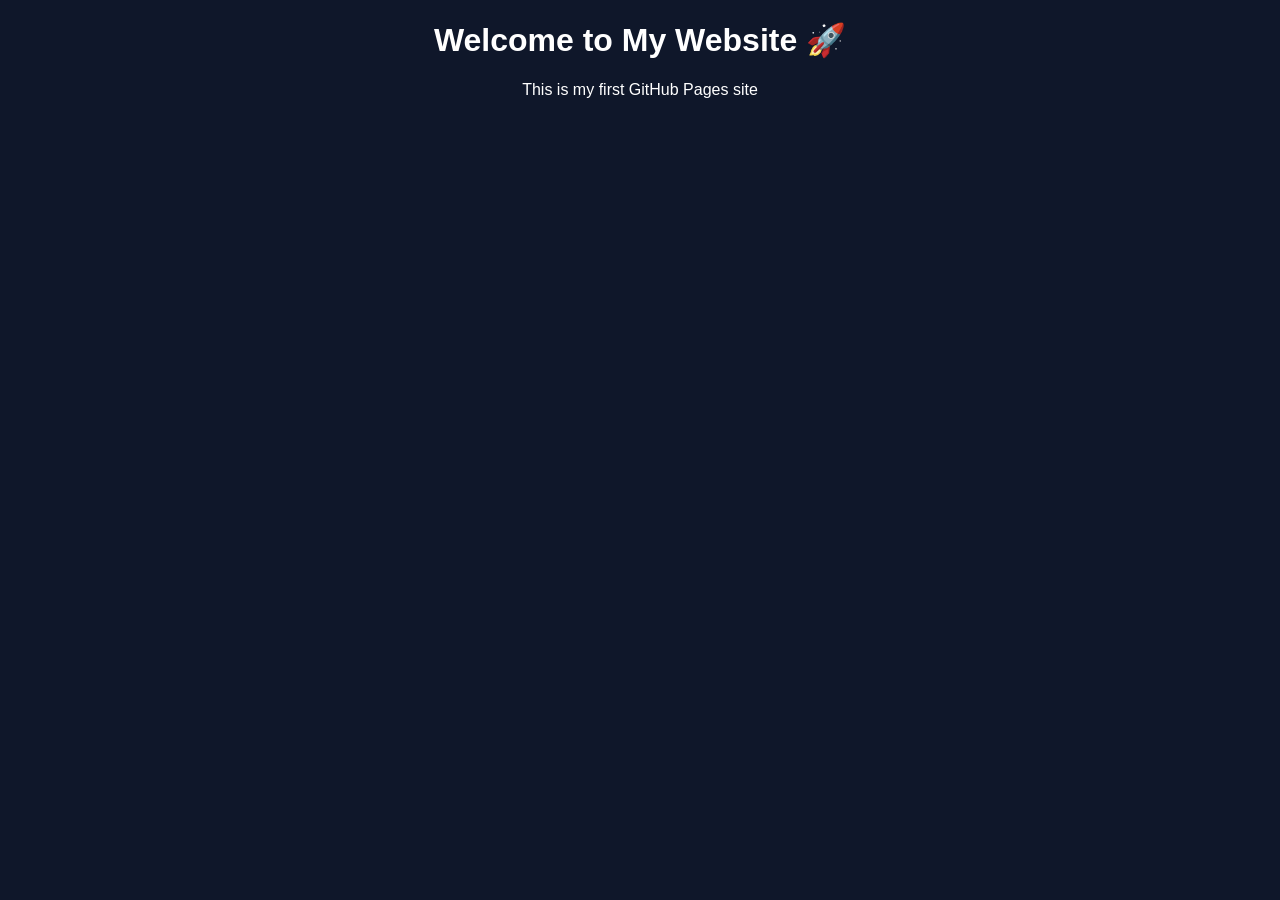
==== index.html @ 9c7a88dd "Create index.html" ====
<!DOCTYPE html>
<html>
<head>
  <title>BK Website</title>
</head>
<body style="font-family:Arial; text-align:center; background:#0f172a; color:white;">

  <h1>Welcome to My Website 🚀</h1>
  <p>This is my first GitHub Pages site</p>

</body>
</html>
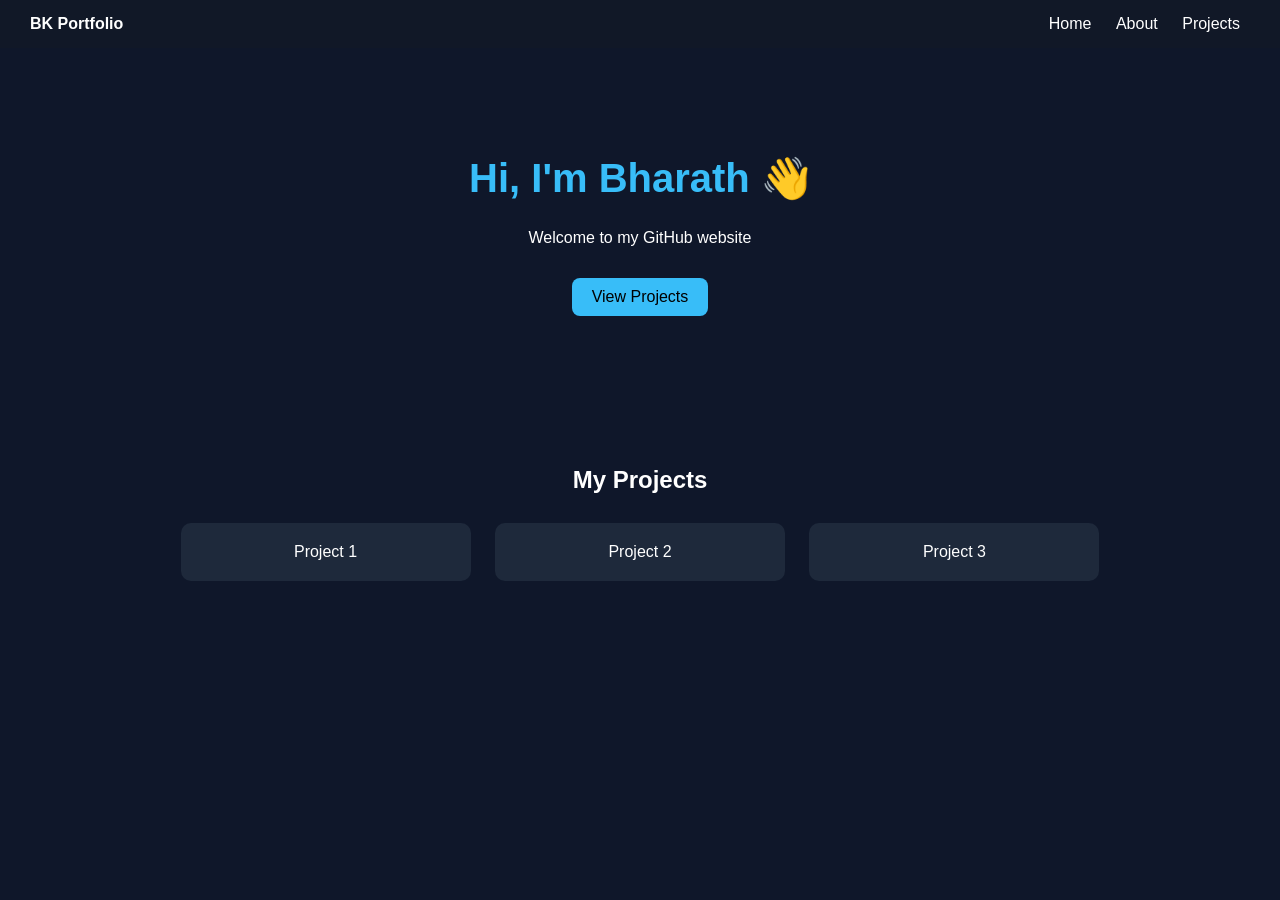
==== commit c595f039: "Update index.html" ====
--- a/index.html
+++ b/index.html
@@ -1,12 +1,90 @@
 <!DOCTYPE html>
 <html>
 <head>
-  <title>BK Website</title>
+  <title>BK Portfolio</title>
+  <meta name="viewport" content="width=device-width, initial-scale=1">
+
+  <style>
+    body {
+      margin: 0;
+      font-family: Arial;
+      background: #0f172a;
+      color: white;
+    }
+
+    nav {
+      display: flex;
+      justify-content: space-between;
+      padding: 15px 30px;
+      background: #111827;
+    }
+
+    nav a {
+      color: white;
+      margin: 0 10px;
+      text-decoration: none;
+    }
+
+    .hero {
+      text-align: center;
+      padding: 80px 20px;
+    }
+
+    .hero h1 {
+      color: #38bdf8;
+      font-size: 40px;
+    }
+
+    .btn {
+      padding: 10px 20px;
+      background: #38bdf8;
+      color: black;
+      border: none;
+      border-radius: 8px;
+      margin-top: 15px;
+      display: inline-block;
+    }
+
+    .section {
+      padding: 50px 20px;
+      text-align: center;
+    }
+
+    .card {
+      background: #1e293b;
+      padding: 20px;
+      margin: 10px;
+      border-radius: 10px;
+      display: inline-block;
+      width: 250px;
+    }
+  </style>
 </head>
-<body style="font-family:Arial; text-align:center; background:#0f172a; color:white;">
 
-  <h1>Welcome to My Website 🚀</h1>
-  <p>This is my first GitHub Pages site</p>
+<body>
+
+<nav>
+  <div><b>BK Portfolio</b></div>
+  <div>
+    <a href="#">Home</a>
+    <a href="#">About</a>
+    <a href="#">Projects</a>
+  </div>
+</nav>
+
+<div class="hero">
+  <h1>Hi, I'm Bharath 👋</h1>
+  <p>Welcome to my GitHub website</p>
+  <div class="btn">View Projects</div>
+</div>
+
+<div class="section">
+  <h2>My Projects</h2>
+
+  <div class="card">Project 1</div>
+  <div class="card">Project 2</div>
+  <div class="card">Project 3</div>
+</div>
 
 </body>
 </html>
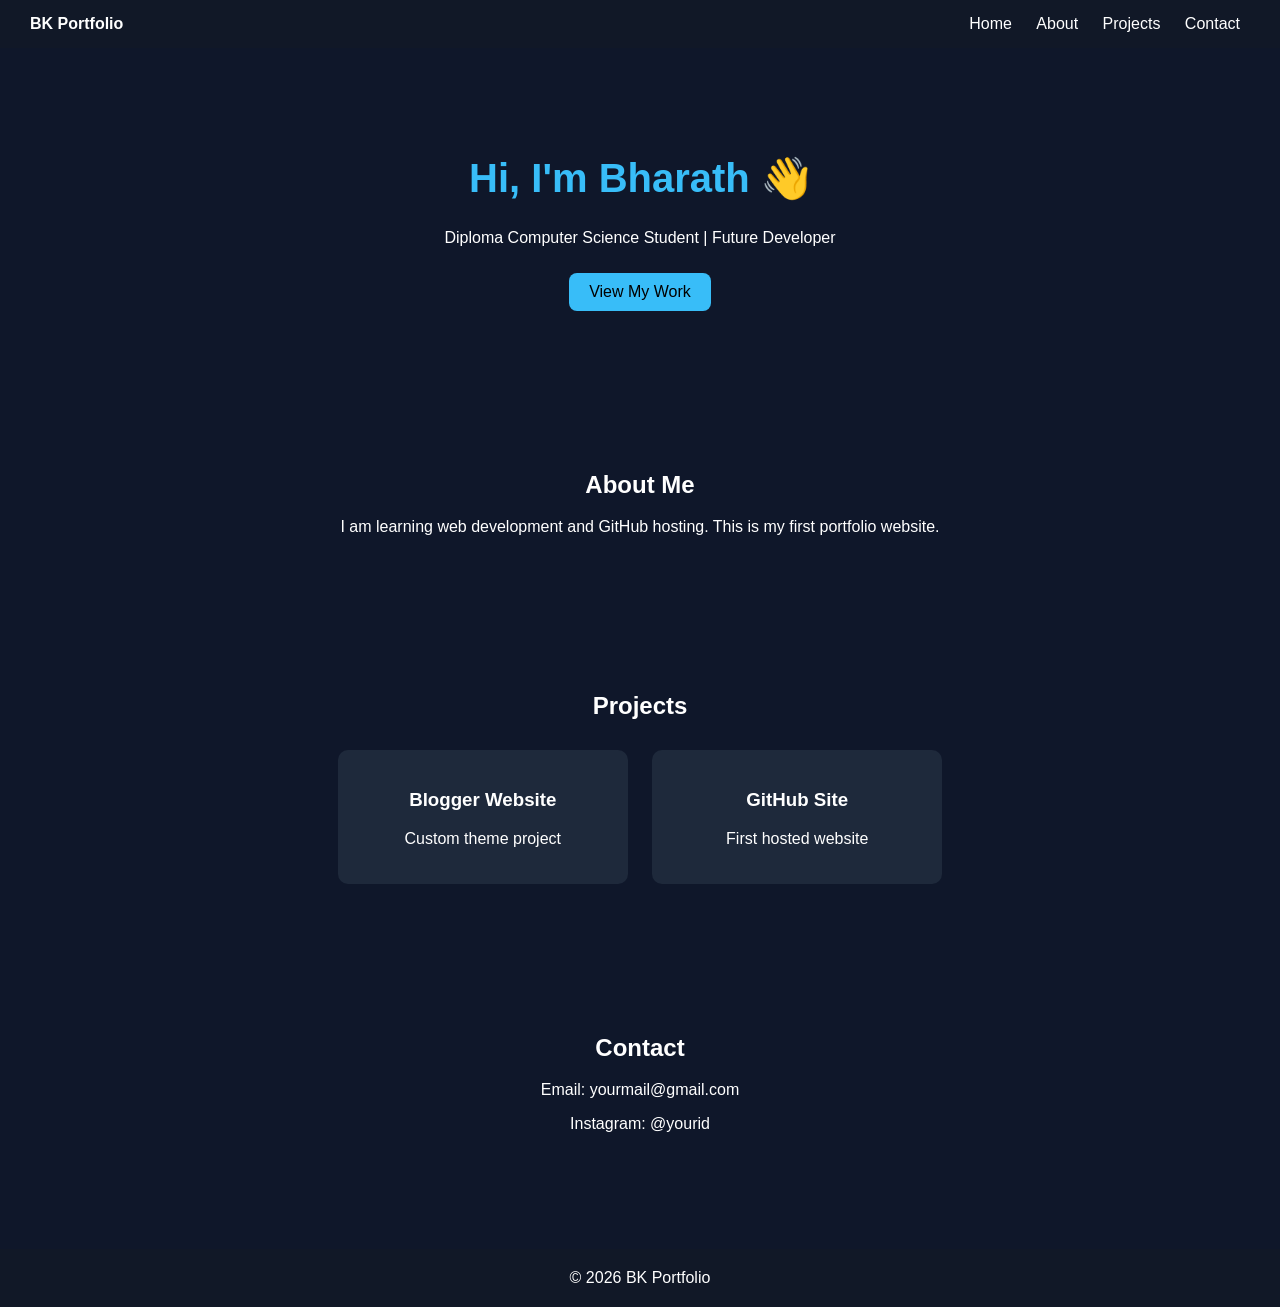
==== commit 0a6fd514: "Update index.html" ====
--- a/index.html
+++ b/index.html
@@ -17,6 +17,8 @@
       justify-content: space-between;
       padding: 15px 30px;
       background: #111827;
+      position: sticky;
+      top: 0;
     }
 
     nav a {
@@ -39,14 +41,13 @@
       padding: 10px 20px;
       background: #38bdf8;
       color: black;
-      border: none;
       border-radius: 8px;
-      margin-top: 15px;
       display: inline-block;
+      margin-top: 10px;
     }
 
     .section {
-      padding: 50px 20px;
+      padding: 60px 20px;
       text-align: center;
     }
 
@@ -58,6 +59,13 @@
       display: inline-block;
       width: 250px;
     }
+
+    footer {
+      text-align: center;
+      padding: 20px;
+      background: #111827;
+      margin-top: 40px;
+    }
   </style>
 </head>
 
@@ -66,25 +74,47 @@
 <nav>
   <div><b>BK Portfolio</b></div>
   <div>
-    <a href="#">Home</a>
-    <a href="#">About</a>
-    <a href="#">Projects</a>
+    <a href="#home">Home</a>
+    <a href="#about">About</a>
+    <a href="#projects">Projects</a>
+    <a href="#contact">Contact</a>
   </div>
 </nav>
 
-<div class="hero">
+<div class="hero" id="home">
   <h1>Hi, I'm Bharath 👋</h1>
-  <p>Welcome to my GitHub website</p>
-  <div class="btn">View Projects</div>
+  <p>Diploma Computer Science Student | Future Developer</p>
+  <div class="btn">View My Work</div>
 </div>
 
-<div class="section">
-  <h2>My Projects</h2>
+<div class="section" id="about">
+  <h2>About Me</h2>
+  <p>I am learning web development and GitHub hosting. This is my first portfolio website.</p>
+</div>
 
-  <div class="card">Project 1</div>
-  <div class="card">Project 2</div>
-  <div class="card">Project 3</div>
+<div class="section" id="projects">
+  <h2>Projects</h2>
+
+  <div class="card">
+    <h3>Blogger Website</h3>
+    <p>Custom theme project</p>
+  </div>
+
+  <div class="card">
+    <h3>GitHub Site</h3>
+    <p>First hosted website</p>
+  </div>
 </div>
+
+<div class="section" id="contact">
+  <h2>Contact</h2>
+  <p>Email: yourmail@gmail.com</p>
+  <p>Instagram: @yourid</p>
+</div>
+
+<footer>
+  © 2026 BK Portfolio
+</footer>
 
 </body>
 </html>
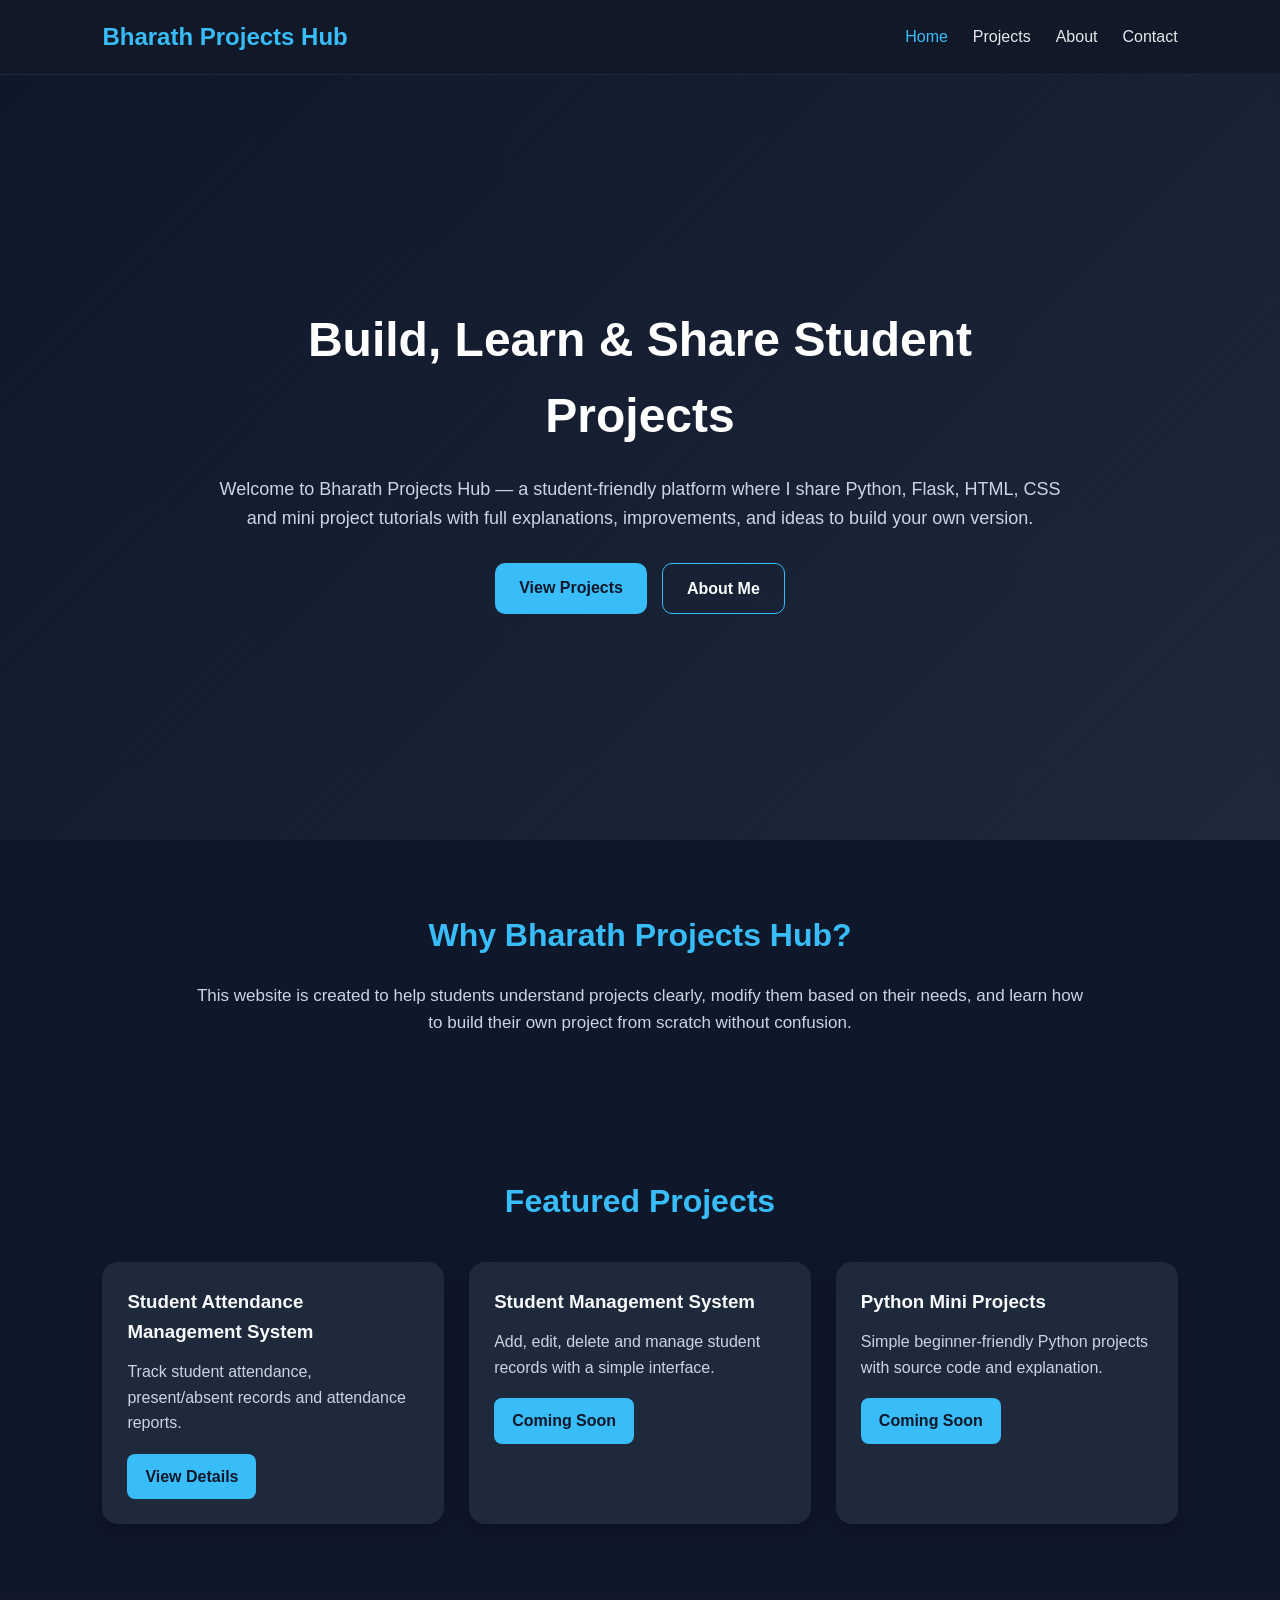
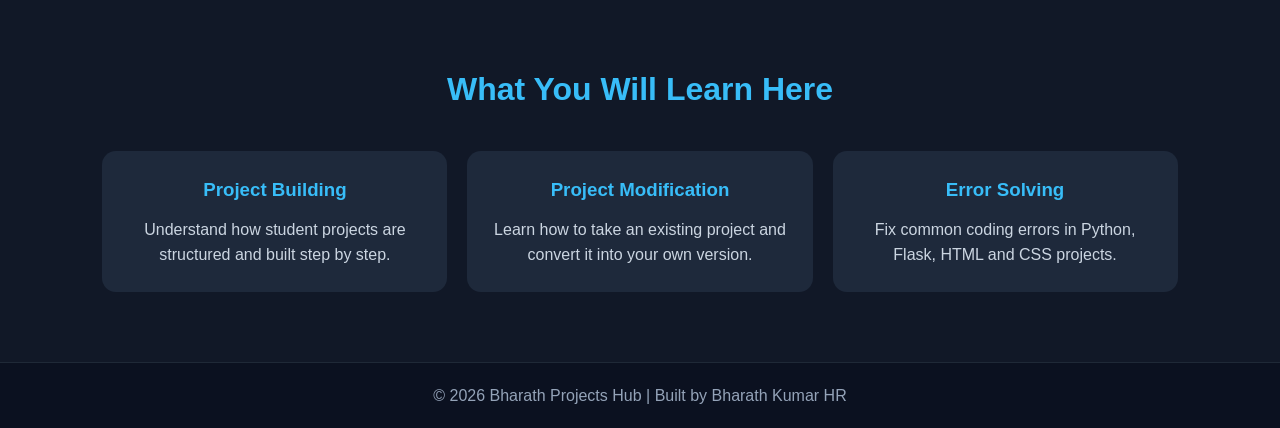
==== commit 3990fa95: "Add files via upload" ====
--- a/index.html
+++ b/index.html
@@ -1,120 +1,99 @@
-<!DOCTYPE html>
-<html>
-<head>
-  <title>BK Portfolio</title>
-  <meta name="viewport" content="width=device-width, initial-scale=1">
-
-  <style>
-    body {
-      margin: 0;
-      font-family: Arial;
-      background: #0f172a;
-      color: white;
-    }
-
-    nav {
-      display: flex;
-      justify-content: space-between;
-      padding: 15px 30px;
-      background: #111827;
-      position: sticky;
-      top: 0;
-    }
-
-    nav a {
-      color: white;
-      margin: 0 10px;
-      text-decoration: none;
-    }
-
-    .hero {
-      text-align: center;
-      padding: 80px 20px;
-    }
-
-    .hero h1 {
-      color: #38bdf8;
-      font-size: 40px;
-    }
-
-    .btn {
-      padding: 10px 20px;
-      background: #38bdf8;
-      color: black;
-      border-radius: 8px;
-      display: inline-block;
-      margin-top: 10px;
-    }
-
-    .section {
-      padding: 60px 20px;
-      text-align: center;
-    }
-
-    .card {
-      background: #1e293b;
-      padding: 20px;
-      margin: 10px;
-      border-radius: 10px;
-      display: inline-block;
-      width: 250px;
-    }
-
-    footer {
-      text-align: center;
-      padding: 20px;
-      background: #111827;
-      margin-top: 40px;
-    }
-  </style>
-</head>
-
-<body>
-
-<nav>
-  <div><b>BK Portfolio</b></div>
-  <div>
-    <a href="#home">Home</a>
-    <a href="#about">About</a>
-    <a href="#projects">Projects</a>
-    <a href="#contact">Contact</a>
-  </div>
-</nav>
-
-<div class="hero" id="home">
-  <h1>Hi, I'm Bharath 👋</h1>
-  <p>Diploma Computer Science Student | Future Developer</p>
-  <div class="btn">View My Work</div>
-</div>
-
-<div class="section" id="about">
-  <h2>About Me</h2>
-  <p>I am learning web development and GitHub hosting. This is my first portfolio website.</p>
-</div>
-
-<div class="section" id="projects">
-  <h2>Projects</h2>
-
-  <div class="card">
-    <h3>Blogger Website</h3>
-    <p>Custom theme project</p>
-  </div>
-
-  <div class="card">
-    <h3>GitHub Site</h3>
-    <p>First hosted website</p>
-  </div>
-</div>
-
-<div class="section" id="contact">
-  <h2>Contact</h2>
-  <p>Email: yourmail@gmail.com</p>
-  <p>Instagram: @yourid</p>
-</div>
-
-<footer>
-  © 2026 BK Portfolio
-</footer>
-
-</body>
-</html>
+<!DOCTYPE html>
+<html lang="en">
+<head>
+  <meta charset="UTF-8" />
+  <meta name="viewport" content="width=device-width, initial-scale=1.0" />
+  <title>Bharath Projects Hub</title>
+  <link rel="stylesheet" href="style.css" />
+</head>
+<body>
+
+  <!-- Navbar -->
+  <header class="navbar">
+    <div class="logo">Bharath Projects Hub</div>
+    <nav>
+      <ul class="nav-links">
+        <li><a href="index.html" class="active">Home</a></li>
+        <li><a href="projects.html">Projects</a></li>
+        <li><a href="about.html">About</a></li>
+        <li><a href="contact.html">Contact</a></li>
+      </ul>
+    </nav>
+  </header>
+
+  <!-- Hero Section -->
+  <section class="hero">
+    <div class="hero-content">
+      <h1>Build, Learn & Share Student Projects</h1>
+      <p>
+        Welcome to Bharath Projects Hub — a student-friendly platform where I share
+        Python, Flask, HTML, CSS and mini project tutorials with full explanations,
+        improvements, and ideas to build your own version.
+      </p>
+      <div class="hero-buttons">
+        <a href="projects.html" class="btn primary">View Projects</a>
+        <a href="about.html" class="btn secondary">About Me</a>
+      </div>
+    </div>
+  </section>
+
+  <!-- About Preview -->
+  <section class="section">
+    <h2>Why Bharath Projects Hub?</h2>
+    <p class="section-text">
+      This website is created to help students understand projects clearly,
+      modify them based on their needs, and learn how to build their own project
+      from scratch without confusion.
+    </p>
+  </section>
+
+  <!-- Featured Projects -->
+  <section class="section">
+    <h2>Featured Projects</h2>
+    <div class="project-grid">
+      <div class="project-card">
+        <h3>Student Attendance Management System</h3>
+        <p>Track student attendance, present/absent records and attendance reports.</p>
+        <a href="project1.html" class="card-btn">View Details</a>
+      </div>
+
+      <div class="project-card">
+        <h3>Student Management System</h3>
+        <p>Add, edit, delete and manage student records with a simple interface.</p>
+        <a href="projects.html" class="card-btn">Coming Soon</a>
+      </div>
+
+      <div class="project-card">
+        <h3>Python Mini Projects</h3>
+        <p>Simple beginner-friendly Python projects with source code and explanation.</p>
+        <a href="projects.html" class="card-btn">Coming Soon</a>
+      </div>
+    </div>
+  </section>
+
+  <!-- What You Will Learn -->
+  <section class="section dark-section">
+    <h2>What You Will Learn Here</h2>
+    <div class="learn-grid">
+      <div class="learn-box">
+        <h3>Project Building</h3>
+        <p>Understand how student projects are structured and built step by step.</p>
+      </div>
+      <div class="learn-box">
+        <h3>Project Modification</h3>
+        <p>Learn how to take an existing project and convert it into your own version.</p>
+      </div>
+      <div class="learn-box">
+        <h3>Error Solving</h3>
+        <p>Fix common coding errors in Python, Flask, HTML and CSS projects.</p>
+      </div>
+    </div>
+  </section>
+
+  <!-- Footer -->
+  <footer class="footer">
+    <p>© 2026 Bharath Projects Hub | Built by Bharath Kumar HR</p>
+  </footer>
+
+</body>
+</html>
--- a/style.css
+++ b/style.css
@@ -0,0 +1,332 @@
+* {
+  margin: 0;
+  padding: 0;
+  box-sizing: border-box;
+  font-family: Arial, sans-serif;
+}
+
+body {
+  background: #0f172a;
+  color: #f8fafc;
+  line-height: 1.6;
+}
+
+/* Navbar */
+.navbar {
+  background: #111827;
+  display: flex;
+  justify-content: space-between;
+  align-items: center;
+  padding: 18px 8%;
+  position: sticky;
+  top: 0;
+  z-index: 1000;
+  border-bottom: 1px solid #1f2937;
+}
+
+.logo {
+  font-size: 24px;
+  font-weight: bold;
+  color: #38bdf8;
+}
+
+.nav-links {
+  list-style: none;
+  display: flex;
+  gap: 25px;
+}
+
+.nav-links a {
+  text-decoration: none;
+  color: #e5e7eb;
+  font-weight: 500;
+  transition: 0.3s;
+}
+
+.nav-links a:hover,
+.nav-links a.active {
+  color: #38bdf8;
+}
+
+/* Hero */
+.hero {
+  min-height: 85vh;
+  display: flex;
+  align-items: center;
+  justify-content: center;
+  text-align: center;
+  padding: 60px 8%;
+  background: linear-gradient(135deg, #0f172a, #1e293b);
+}
+
+.hero-content {
+  max-width: 850px;
+}
+
+.hero h1 {
+  font-size: 48px;
+  margin-bottom: 20px;
+  color: #ffffff;
+}
+
+.hero p {
+  font-size: 18px;
+  color: #cbd5e1;
+  margin-bottom: 30px;
+}
+
+.hero-buttons {
+  display: flex;
+  justify-content: center;
+  gap: 15px;
+  flex-wrap: wrap;
+}
+
+.btn {
+  padding: 12px 24px;
+  border-radius: 10px;
+  text-decoration: none;
+  font-weight: bold;
+  transition: 0.3s;
+}
+
+.primary {
+  background: #38bdf8;
+  color: #0f172a;
+}
+
+.primary:hover {
+  background: #0ea5e9;
+}
+
+.secondary {
+  background: transparent;
+  color: #f8fafc;
+  border: 1px solid #38bdf8;
+}
+
+.secondary:hover {
+  background: #38bdf8;
+  color: #0f172a;
+}
+
+/* Sections */
+.section {
+  padding: 70px 8%;
+}
+
+.section h2 {
+  font-size: 32px;
+  margin-bottom: 20px;
+  color: #38bdf8;
+  text-align: center;
+}
+
+.section-text {
+  max-width: 900px;
+  margin: auto;
+  text-align: center;
+  color: #cbd5e1;
+  font-size: 17px;
+}
+
+/* Project Cards */
+.project-grid {
+  margin-top: 35px;
+  display: grid;
+  grid-template-columns: repeat(auto-fit, minmax(260px, 1fr));
+  gap: 25px;
+}
+
+.project-card {
+  background: #1e293b;
+  padding: 25px;
+  border-radius: 16px;
+  box-shadow: 0 8px 20px rgba(0,0,0,0.25);
+  transition: transform 0.3s ease;
+}
+
+.project-card:hover {
+  transform: translateY(-6px);
+}
+
+.project-card h3 {
+  margin-bottom: 12px;
+  color: #f8fafc;
+}
+
+.project-card p {
+  color: #cbd5e1;
+  margin-bottom: 18px;
+}
+
+.card-btn {
+  display: inline-block;
+  text-decoration: none;
+  background: #38bdf8;
+  color: #0f172a;
+  padding: 10px 18px;
+  border-radius: 8px;
+  font-weight: bold;
+}
+
+/* Learn Section */
+.dark-section {
+  background: #111827;
+}
+
+.learn-grid {
+  margin-top: 35px;
+  display: grid;
+  grid-template-columns: repeat(auto-fit, minmax(230px, 1fr));
+  gap: 20px;
+}
+
+.learn-box {
+  background: #1e293b;
+  padding: 24px;
+  border-radius: 14px;
+  text-align: center;
+}
+
+.learn-box h3 {
+  margin-bottom: 12px;
+  color: #38bdf8;
+}
+
+.learn-box p {
+  color: #cbd5e1;
+}
+
+/* Footer */
+.footer {
+  background: #0b1120;
+  text-align: center;
+  padding: 20px;
+  color: #94a3b8;
+  border-top: 1px solid #1f2937;
+}
+
+/* Responsive */
+@media (max-width: 768px) {
+  .navbar {
+    flex-direction: column;
+    gap: 15px;
+  }
+
+  .hero h1 {
+    font-size: 34px;
+  }
+
+  .hero p {
+    font-size: 16px;
+  }
+
+  .section h2 {
+    font-size: 26px;
+  }
+}
+/* Page Header */
+.page-header {
+  text-align: center;
+  padding: 70px 8% 40px;
+  background: linear-gradient(135deg, #111827, #1e293b);
+}
+
+.page-header h1 {
+  font-size: 40px;
+  color: #38bdf8;
+  margin-bottom: 15px;
+}
+
+.page-header p {
+  max-width: 850px;
+  margin: auto;
+  color: #cbd5e1;
+  font-size: 17px;
+}
+
+/* Project Detail */
+.project-detail {
+  max-width: 1000px;
+  margin: auto;
+}
+
+.detail-box {
+  background: #1e293b;
+  padding: 28px;
+  margin-bottom: 25px;
+  border-radius: 16px;
+  box-shadow: 0 8px 20px rgba(0,0,0,0.25);
+}
+
+.detail-box h2 {
+  color: #38bdf8;
+  margin-bottom: 15px;
+  font-size: 26px;
+}
+
+.detail-box p,
+.detail-box li {
+  color: #cbd5e1;
+  font-size: 16px;
+}
+
+.detail-box ul,
+.detail-box ol {
+  padding-left: 20px;
+  margin-top: 10px;
+}
+
+.detail-box li {
+  margin-bottom: 10px;
+}
+/* About Section */
+.about-section,
+.contact-section {
+  max-width: 1000px;
+  margin: auto;
+}
+
+.about-box,
+.contact-box {
+  background: #1e293b;
+  padding: 28px;
+  margin-bottom: 25px;
+  border-radius: 16px;
+  box-shadow: 0 8px 20px rgba(0,0,0,0.25);
+}
+
+.about-box h2,
+.contact-box h2 {
+  color: #38bdf8;
+  margin-bottom: 15px;
+  font-size: 26px;
+}
+
+.about-box p,
+.about-box li,
+.contact-box p {
+  color: #cbd5e1;
+  font-size: 16px;
+}
+
+.about-box ul {
+  padding-left: 20px;
+  margin-top: 10px;
+}
+
+.about-box li {
+  margin-bottom: 10px;
+}
+
+.contact-info {
+  margin-top: 18px;
+  padding: 18px;
+  background: #111827;
+  border-radius: 12px;
+}
+
+.contact-info p {
+  margin-bottom: 10px;
+}
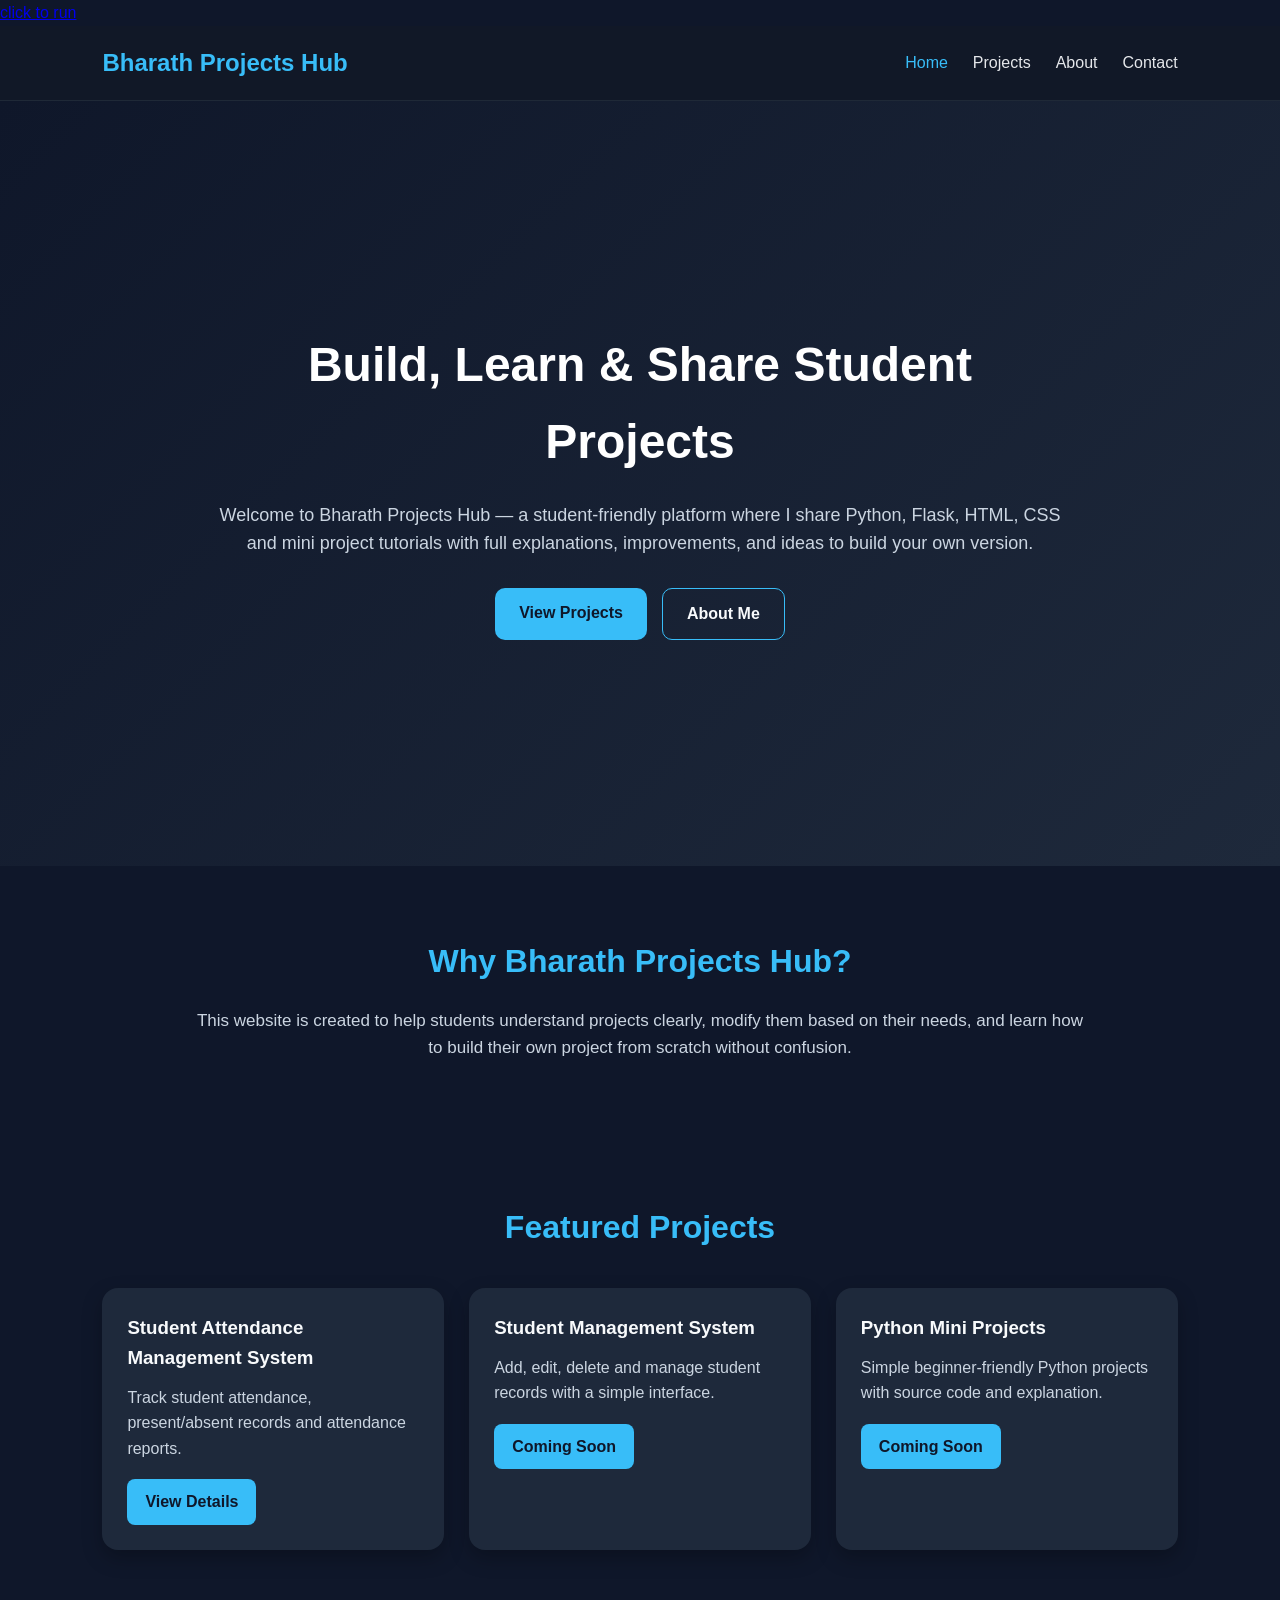
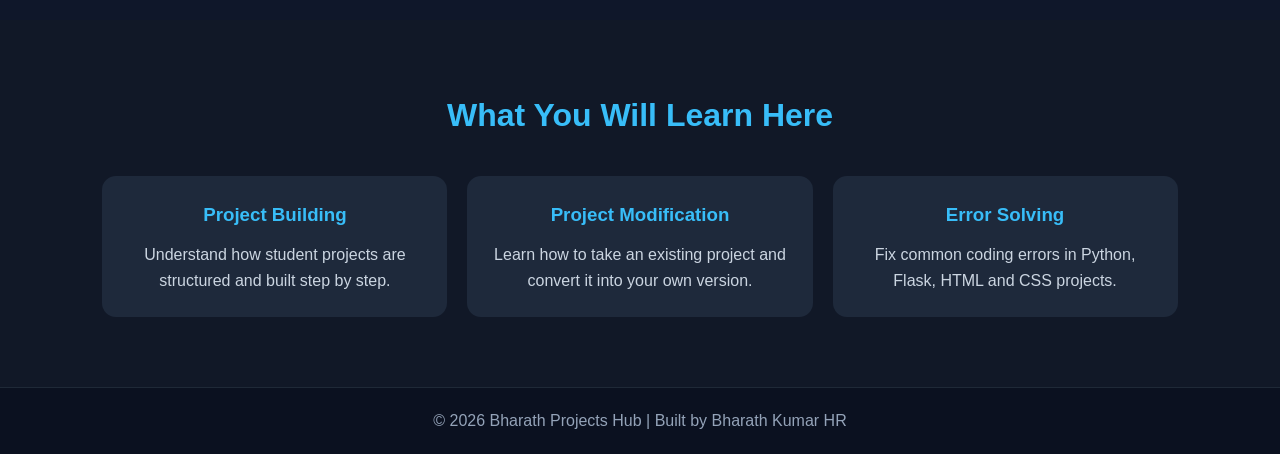
==== commit 2463ecf1: "Update index.html" ====
--- a/index.html
+++ b/index.html
@@ -7,7 +7,7 @@
   <link rel="stylesheet" href="style.css" />
 </head>
 <body>
-
+<a href="app.py">click to run</a>
   <!-- Navbar -->
   <header class="navbar">
     <div class="logo">Bharath Projects Hub</div>
@@ -96,4 +96,4 @@
   </footer>
 
 </body>
-</html>+</html>
